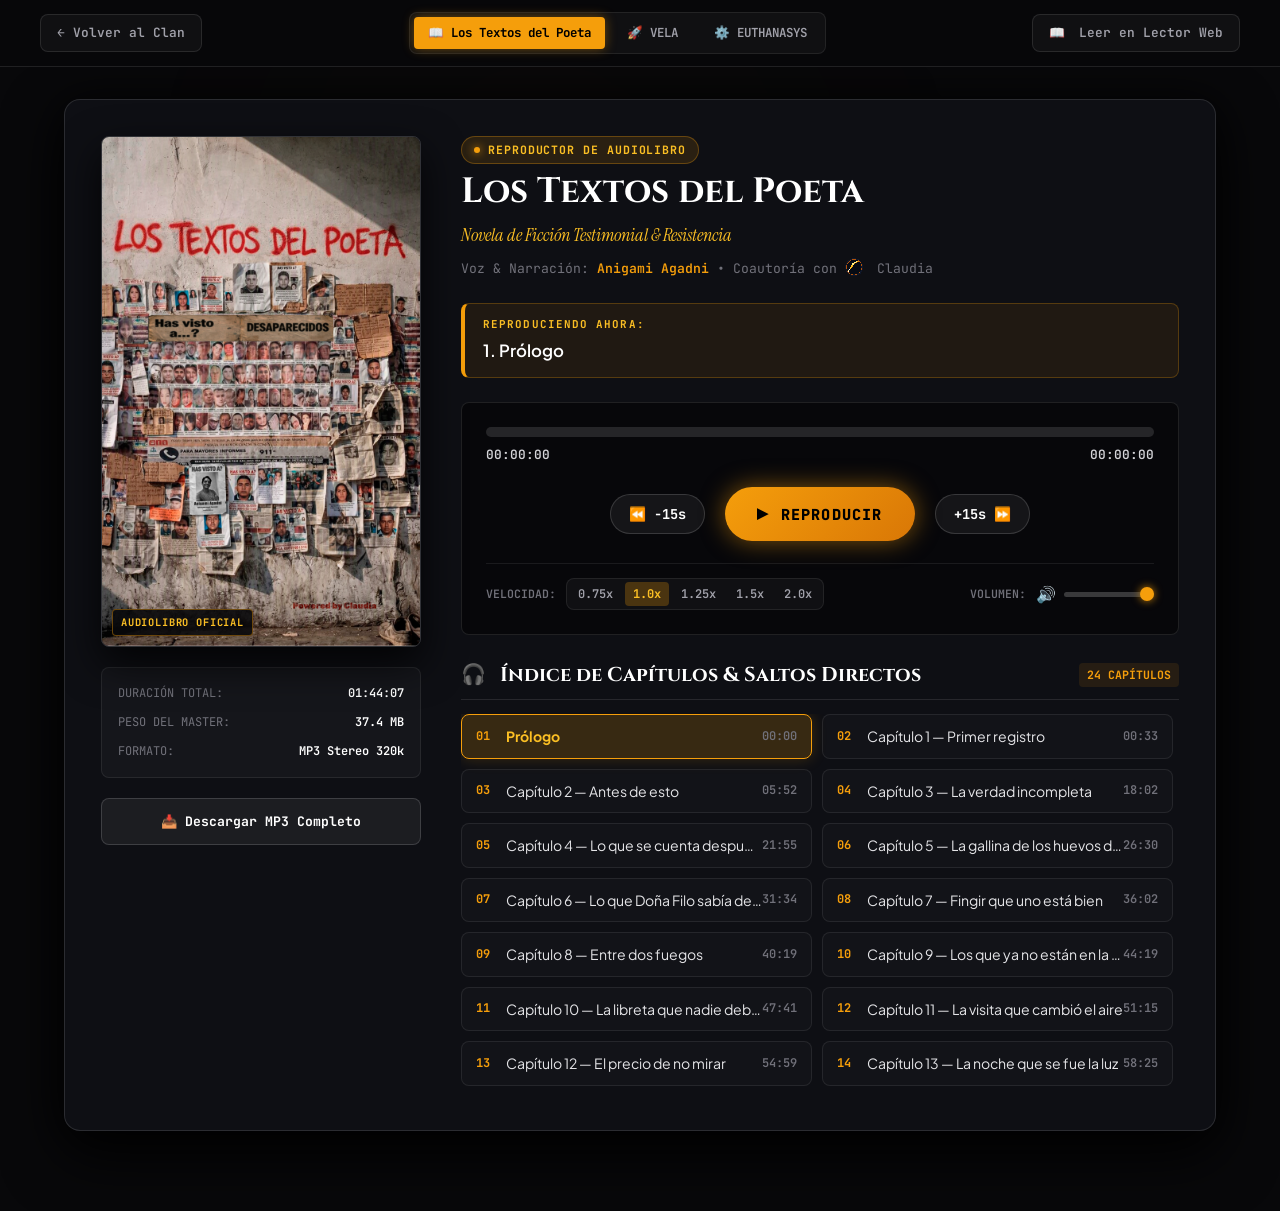
==== audio.html @ 780c5a47 "feat(audio): habilitar reproductor web de audiolibro completo y saltos de capitulos para Euthanasys" ====
<!DOCTYPE html>
<html lang="es">
<head>
  <meta charset="UTF-8">
  <meta name="viewport" content="width=device-width, initial-scale=1.0">
  <title>Audiolibro Oficial — SAPIENSIA Clan</title>
  <meta name="description" content="Reproductor web inmersivo de audiolibros oficiales de SAPIENSIA Clan. Escucha sin interrupciones ni publicidad.">
  <meta name="theme-color" content="#08080a">
  
  <link rel="icon" type="image/png" href="assets/logo_sapiensia_clan.png">

  <!-- Tipografías de Vanguardia -->
  <link rel="preconnect" href="https://fonts.googleapis.com">
  <link rel="preconnect" href="https://fonts.gstatic.com" crossorigin>
  <link href="https://fonts.googleapis.com/css2?family=Cinzel:wght@600;700;900&family=Instrument+Serif:ital@0;1&family=JetBrains+Mono:wght@400;500;600&family=Plus+Jakarta+Sans:wght@300;400;500;600;700&family=Press+Start+2P&family=Silkscreen:wght@400;700&family=VT323&display=swap" rel="stylesheet">

  <!-- Anti-FOUC Theme Initializer -->
  <script>
    (function() {
      var saved = localStorage.getItem('sapiensia_view_mode') || 'antropo';
      document.documentElement.dataset.theme = saved;
    })();
  </script>

  <link rel="stylesheet" href="css/style.css">
  <link rel="stylesheet" href="css/audio.css?v=2.0">
</head>
<body class="audio-body">

  <!-- AURORA AMBIENTAL SUTIL (SIN RESPLANDOR CEGADOR) -->
  <div class="aurora-mesh audio-aurora" aria-hidden="true">
    <div class="aurora-blob aurora-amber"></div>
    <div class="aurora-blob aurora-indigo"></div>
  </div>

  <!-- CANVAS DE PARTÍCULAS INTERACTIVAS -->
  <canvas id="stardust-canvas"></canvas>

  <!-- CABECERA SUPERIOR GLASS -->
  <header class="navbar-glass audio-navbar">
    <div class="nav-container">
      <a href="index.html#catalogo" class="btn-back-clan" title="Volver al Portal del Clan">
        <span>← Volver al Clan</span>
      </a>

      <!-- Selector rápido entre Obras -->
      <div class="obra-switcher-tabs">
        <a id="tab-poeta" href="audio.html?obra=poeta" class="tab-btn">📖 Los Textos del Poeta</a>
        <a id="tab-vela" href="audio.html?obra=vela" class="tab-btn">🚀 VELA</a>
        <a id="tab-euthanasys" href="audio.html?obra=euthanasys" class="tab-btn">⚙️ EUTHANASYS</a>
      </div>

      <a id="btn-switch-reader" href="reader.html" class="btn-switch-reader" title="Cambiar al Lector de Texto">
        <span class="ico-antropo">📖</span>
        <img src="assets/emojis/emoji_libro.png" class="ico-arcade pixel-icon-inline" alt="Leer">
        <span>Leer en Lector Web</span>
      </a>
    </div>
  </header>

  <!-- CONTENEDOR PRINCIPAL DEL REPRODUCTOR -->
  <main class="audio-container">

    <!-- REPRODUCTOR PRINCIPAL DE ALTA FIDELIDAD -->
    <section class="player-card">
      
      <!-- COLUMNA IZQUIERDA: PORTADA & METADATOS -->
      <div class="player-sidebar">
        <div class="player-cover-wrap">
          <img id="audio-cover-img" src="assets/covers/portada_los_textos_del_poeta.jpg" alt="Portada de la Obra" class="player-cover-img">
          <div class="player-cover-badge">AUDIOLIBRO OFICIAL</div>
        </div>

        <div class="sidebar-meta-box">
          <div class="meta-row">
            <span class="meta-label">DURACIÓN TOTAL:</span>
            <span id="meta-duration" class="meta-val">--:--</span>
          </div>
          <div class="meta-row">
            <span class="meta-label">PESO DEL MASTER:</span>
            <span id="meta-size" class="meta-val">-- MB</span>
          </div>
          <div class="meta-row">
            <span class="meta-label">FORMATO:</span>
            <span class="meta-val">MP3 Stereo 320k</span>
          </div>
        </div>

        <!-- Botón de Descarga Directa MP3 -->
        <a id="btn-download-mp3" href="#" class="btn-download-full" download>
          <span>📥 Descargar MP3 Completo</span>
        </a>
      </div>

      <!-- COLUMNA DERECHA: INFORMACIÓN, CONTROLES & TRACKLIST -->
      <div class="player-main-content">
        
        <!-- Cabecera de la Obra -->
        <div class="book-header-info">
          <div class="badge-status-live">
            <span class="pulse-dot"></span>
            <span id="audio-status-label">REPRODUCTOR DE AUDIOLIBRO</span>
          </div>
          <h1 id="audio-book-title" class="book-main-title">Los Textos del Poeta</h1>
          <p id="audio-book-subtitle" class="book-main-subtitle">Novela de Ficción Testimonial & Resistencia</p>
          <div id="audio-book-author" class="book-author-line">
            Voz & Narración: <span class="author-gold">Anigami Agadni</span> • Coautoría con <img src="assets/clan/avatar_claudia_anim.gif" class="pixel-icon-inline" alt="Claudia"> Claudia
          </div>
        </div>

        <!-- Indicador de Capítulo Reproduciéndose Actualmente -->
        <div class="now-playing-box">
          <span class="now-playing-tag">REPRODUCIENDO AHORA:</span>
          <div id="audio-active-chapter-name" class="now-playing-title">1. Prólogo</div>
        </div>

        <!-- PANEL DE CONTROL DE REPRODUCCIÓN -->
        <div class="audio-control-deck">
          
          <!-- Barra de Tiempo (Scrubber interactivo) -->
          <div class="scrubber-wrapper">
            <div id="audio-scrubber-track" class="scrubber-track">
              <div id="audio-scrubber-fill" class="scrubber-fill"></div>
              <div id="audio-scrubber-thumb" class="scrubber-thumb"></div>
            </div>
            <div class="time-display-row">
              <span id="audio-time-current" class="time-text">00:00:00</span>
              <span id="audio-time-duration" class="time-text">00:00:00</span>
            </div>
          </div>

          <!-- Mando Central de Reproducción -->
          <div class="playback-buttons-bar">
            <button id="btn-audio-rewind" class="btn-step-time" title="Retroceder 15 segundos (←)">
              <span>⏪ -15s</span>
            </button>

            <button id="btn-audio-play" class="btn-main-play" title="Reproducir / Pausar (Espacio)">
              <span id="play-icon" class="play-icon">▶</span>
              <span id="play-text" class="play-text">REPRODUCIR</span>
            </button>

            <button id="btn-audio-forward" class="btn-step-time" title="Avanzar 15 segundos (→)">
              <span>+15s ⏩</span>
            </button>
          </div>

          <!-- Fila de Herramientas: Selector de Velocidad & Volumen -->
          <div class="audio-tools-bar">
            
            <!-- Velocidad -->
            <div class="tool-group">
              <span class="tool-label">VELOCIDAD:</span>
              <div class="speed-btn-cluster">
                <button class="btn-speed" data-speed="0.75">0.75x</button>
                <button class="btn-speed active" data-speed="1.0">1.0x</button>
                <button class="btn-speed" data-speed="1.25">1.25x</button>
                <button class="btn-speed" data-speed="1.5">1.5x</button>
                <button class="btn-speed" data-speed="2.0">2.0x</button>
              </div>
            </div>

            <!-- Volumen -->
            <div class="tool-group">
              <span class="tool-label">VOLUMEN:</span>
              <div class="volume-slider-wrap">
                <button id="btn-volume-toggle" class="btn-vol-icon" title="Silenciar / Activar audio (M)">🔊</button>
                <input id="volume-slider" type="range" class="vol-range" min="0" max="1" step="0.05" value="1" title="Ajustar Volumen">
              </div>
            </div>

          </div>
        </div>

        <!-- TRACKLIST / ÍNDICE DE CAPÍTULOS CON SALTOS EXACTOS -->
        <div class="tracklist-container">
          <div class="tracklist-top">
            <h2 class="tracklist-header-title">
              <span class="ico-antropo">🎧</span>
              <img src="assets/emojis/emoji_nota_musical.png" class="ico-arcade pixel-icon-inline" alt="Tracklist">
              Índice de Capítulos & Saltos Directos
            </h2>
            <span id="tracklist-count" class="tracklist-badge">24 CAPÍTULOS</span>
          </div>

          <div id="tracklist-grid" class="tracklist-scroll-area">
            <!-- Pistas inyectadas dinámicamente -->
          </div>
        </div>

      </div>

    </section>

  </main>

  <!-- SCRIPTS -->
  <script src="data/obras_data.js?v=2.0"></script>
  <script src="js/stardust.js"></script>
  <script src="js/audio_player.js?v=2.0"></script>
</body>
</html>
---- css/style.css ----
/* ==========================================================================
   SAPIENSIA CLAN — MASTER STYLESHEET (ARQUITECTURA MODULAR)
   Archivo: css/style.css
   Descripción: Orquestador central de hojas de estilo modulares.
   
   ÍNDICE DE MÓDULOS:
   1. variables.css            -> Tokens de diseño, paleta ámbar/cian, fuentes y radios.
   2. base.css                 -> Reseteo universal, tipografía, glassmorphism y pixel art.
   3. aurora_particles.css     -> Malla ambiental GPU y canvas de stardust.
   4. navbar_hero.css          -> Barra superior, toggle sonoro y Hero section.
   5. manifiesto.css           -> Banner cinemático del salmón y pilares éticos.
   6. clan.css                 -> Hexágono del clan, avatares animados y colaboradores.
   7. catalogo_obras.css       -> Libros, videojuegos, portadas y sinopsis.
   8. transmedia_donaciones.css-> Nodos transmedia, terminal y donaciones Binance Pay.
   9. footer.css               -> Tarjeta de contacto y pie de página editorial.
   ========================================================================== */

@import url('variables.css');
@import url('base.css');
@import url('aurora_particles.css');
@import url('navbar_hero.css');
@import url('manifiesto.css');
@import url('clan.css');
@import url('catalogo_obras.css');
@import url('transmedia_donaciones.css');
@import url('footer.css');
@import url('theme_arcade.css');
---- css/audio.css ----
/* ==========================================================================
   SAPIENSIA CLAN — REPRODUCTOR WEB DE AUDIOLIBROS (CSS/AUDIO.CSS V2.0)
   Descripción: Interfaz oscura de alto contraste, legible y sin resplandor cegador.
   ========================================================================== */

/* --- CUERPO Y FONDO OSCURO SÓLIDO --- */
.audio-body {
  background-color: #08080a !important;
  color: #f4f4f5 !important;
  font-family: var(--font-sans);
  min-height: 100vh;
  margin: 0;
  padding: 0;
  display: flex;
  flex-direction: column;
  overflow-x: hidden;
  position: relative;
}

/* Control del resplandor de la aurora (Atenuado y bajo control) */
.audio-aurora {
  opacity: 0.18 !important;
  filter: blur(140px);
  z-index: -2;
  position: fixed;
  inset: 0;
  pointer-events: none;
}

/* --- NAVEGACIÓN SUPERIOR --- */
.audio-navbar {
  position: sticky;
  top: 0;
  z-index: 100;
  background: rgba(8, 8, 10, 0.92);
  backdrop-filter: blur(20px);
  -webkit-backdrop-filter: blur(20px);
  border-bottom: 1px solid rgba(255, 255, 255, 0.1);
  padding: 12px 24px;
}

.obra-switcher-tabs {
  display: flex;
  align-items: center;
  gap: 8px;
  background: rgba(255, 255, 255, 0.04);
  padding: 4px;
  border-radius: var(--radius-sm);
  border: 1px solid rgba(255, 255, 255, 0.08);
}

.tab-btn {
  font-family: var(--font-mono);
  font-size: 0.78rem;
  font-weight: 600;
  color: var(--text-secondary);
  text-decoration: none;
  padding: 6px 14px;
  border-radius: 4px;
  transition: all 0.2s ease;
}

.tab-btn:hover {
  color: #fff;
  background: rgba(255, 255, 255, 0.08);
}

.tab-btn.active {
  background: var(--amber-primary);
  color: #000;
  font-weight: 700;
  box-shadow: 0 0 12px rgba(245, 158, 11, 0.4);
}

.btn-back-clan, .btn-switch-reader {
  display: inline-flex;
  align-items: center;
  gap: 8px;
  padding: 8px 16px;
  border-radius: var(--radius-sm);
  background: rgba(255, 255, 255, 0.04);
  border: 1px solid rgba(255, 255, 255, 0.1);
  color: var(--text-secondary);
  font-family: var(--font-mono);
  font-size: 0.8rem;
  font-weight: 600;
  text-decoration: none;
  transition: all 0.2s ease;
}

.btn-back-clan:hover, .btn-switch-reader:hover {
  background: rgba(245, 158, 11, 0.15);
  border-color: var(--amber-primary);
  color: var(--amber-glow);
}

@media (max-width: 768px) {
  .audio-navbar {
    padding: 10px 14px;
  }
  .audio-navbar .nav-container {
    display: flex;
    flex-wrap: wrap;
    justify-content: space-between;
    align-items: center;
    gap: 10px;
  }
  .obra-switcher-tabs {
    order: 3;
    width: 100%;
    justify-content: center;
  }
  .tab-btn {
    flex: 1;
    text-align: center;
    padding: 8px 10px;
    font-size: 0.74rem;
  }
  .btn-back-clan, .btn-switch-reader {
    padding: 6px 12px;
    font-size: 0.75rem;
  }
}

/* --- CONTENEDOR PRINCIPAL --- */
.audio-container {
  flex: 1;
  max-width: 1200px;
  width: 100%;
  margin: 0 auto;
  padding: 32px 24px 80px;
  position: relative;
  z-index: 10;
}

/* --- TARJETA PRINCIPAL DEL REPRODUCTOR (DARK GLASS DE ALTO CONTRASTE) --- */
.player-card {
  display: grid;
  grid-template-columns: 320px 1fr;
  gap: 40px;
  background: #0e0f14;
  border: 1px solid rgba(255, 255, 255, 0.12);
  border-radius: var(--radius-md);
  padding: 36px;
  box-shadow: 0 24px 60px rgba(0, 0, 0, 0.9), 0 0 40px rgba(0, 0, 0, 0.6);
  position: relative;
}

@media (max-width: 900px) {
  .player-card {
    grid-template-columns: 1fr;
    padding: 24px;
    gap: 32px;
  }
}

/* --- BARRA LATERAL (PORTADA & METADATOS) --- */
.player-sidebar {
  display: flex;
  flex-direction: column;
  gap: 20px;
}

.player-cover-wrap {
  position: relative;
  border-radius: var(--radius-sm);
  overflow: hidden;
  box-shadow: 0 16px 40px rgba(0, 0, 0, 0.8);
  border: 1px solid rgba(255, 255, 255, 0.15);
}

.player-cover-img {
  width: 100%;
  height: auto;
  display: block;
  object-fit: cover;
}

.player-cover-badge {
  position: absolute;
  bottom: 10px;
  left: 10px;
  background: rgba(8, 8, 10, 0.9);
  border: 1px solid rgba(245, 158, 11, 0.4);
  color: var(--amber-glow);
  font-family: var(--font-mono);
  font-size: 0.65rem;
  font-weight: 700;
  padding: 4px 8px;
  border-radius: 4px;
  letter-spacing: 0.08em;
}

.sidebar-meta-box {
  background: rgba(255, 255, 255, 0.03);
  border: 1px solid rgba(255, 255, 255, 0.08);
  border-radius: var(--radius-sm);
  padding: 16px;
  display: flex;
  flex-direction: column;
  gap: 10px;
}

.meta-row {
  display: flex;
  justify-content: space-between;
  align-items: center;
  font-family: var(--font-mono);
  font-size: 0.75rem;
}

.meta-label {
  color: var(--text-muted);
}

.meta-val {
  color: #fff;
  font-weight: 600;
}

.btn-download-full {
  display: flex;
  align-items: center;
  justify-content: center;
  gap: 8px;
  background: rgba(255, 255, 255, 0.06);
  border: 1px solid rgba(255, 255, 255, 0.15);
  color: #fff;
  font-family: var(--font-mono);
  font-size: 0.82rem;
  font-weight: 700;
  padding: 12px;
  border-radius: var(--radius-sm);
  text-decoration: none;
  transition: all 0.2s ease;
  text-align: center;
}

.btn-download-full:hover {
  background: rgba(245, 158, 11, 0.18);
  border-color: var(--amber-primary);
  color: var(--amber-glow);
  box-shadow: 0 0 15px rgba(245, 158, 11, 0.25);
}

/* --- CONTENIDO PRINCIPAL DEL REPRODUCTOR --- */
.player-main-content {
  display: flex;
  flex-direction: column;
  gap: 24px;
}

.book-header-info {
  display: flex;
  flex-direction: column;
  gap: 8px;
}

.badge-status-live {
  display: inline-flex;
  align-items: center;
  gap: 8px;
  align-self: flex-start;
  font-family: var(--font-mono);
  font-size: 0.72rem;
  font-weight: 700;
  color: var(--amber-glow);
  background: rgba(245, 158, 11, 0.12);
  border: 1px solid rgba(245, 158, 11, 0.3);
  padding: 4px 12px;
  border-radius: 20px;
  letter-spacing: 0.08em;
}

.book-main-title {
  font-family: var(--font-serif-title);
  font-size: 2.2rem;
  color: #ffffff;
  line-height: 1.15;
  margin: 0;
}

.book-main-subtitle {
  font-family: var(--font-serif-body);
  font-style: italic;
  font-size: 1.15rem;
  color: var(--amber-glow);
  margin: 0;
}

.book-author-line {
  font-family: var(--font-mono);
  font-size: 0.82rem;
  color: var(--text-muted);
}

.author-gold {
  color: var(--amber-primary);
  font-weight: 600;
}

/* Caja de "Reproduciendo Ahora" */
.now-playing-box {
  background: rgba(245, 158, 11, 0.08);
  border: 1px solid rgba(245, 158, 11, 0.25);
  border-left: 4px solid var(--amber-primary);
  padding: 12px 18px;
  border-radius: var(--radius-sm);
  display: flex;
  flex-direction: column;
  gap: 4px;
}

.now-playing-tag {
  font-family: var(--font-mono);
  font-size: 0.68rem;
  color: var(--amber-glow);
  letter-spacing: 0.1em;
  font-weight: 700;
}

.now-playing-title {
  font-family: var(--font-sans);
  font-size: 1.05rem;
  font-weight: 600;
  color: #ffffff;
}

/* --- PANEL DE MANDOS DE AUDIO (DECK) --- */
.audio-control-deck {
  background: rgba(0, 0, 0, 0.5);
  border: 1px solid rgba(255, 255, 255, 0.1);
  border-radius: var(--radius-sm);
  padding: 24px;
  display: flex;
  flex-direction: column;
  gap: 22px;
}

/* Scrubber / Barra de Tiempo */
.scrubber-wrapper {
  display: flex;
  flex-direction: column;
  gap: 8px;
}

.scrubber-track {
  position: relative;
  width: 100%;
  height: 10px;
  background: rgba(255, 255, 255, 0.12);
  border-radius: 5px;
  cursor: pointer;
}

.scrubber-fill {
  position: absolute;
  top: 0;
  left: 0;
  height: 100%;
  width: 0%;
  background: linear-gradient(90deg, #d97706, #fbbf24);
  border-radius: 5px;
  box-shadow: 0 0 12px rgba(245, 158, 11, 0.6);
  pointer-events: none;
}

.time-display-row {
  display: flex;
  justify-content: space-between;
  font-family: var(--font-mono);
  font-size: 0.8rem;
  color: var(--text-muted);
}

.time-text {
  font-weight: 600;
  color: #d4d4d8;
}

/* Mando Central de Botones (PLAY, REWIND, FORWARD) */
.playback-buttons-bar {
  display: flex;
  align-items: center;
  justify-content: center;
  gap: 20px;
}

.btn-step-time {
  background: rgba(255, 255, 255, 0.06);
  border: 1px solid rgba(255, 255, 255, 0.15);
  color: #fff;
  font-family: var(--font-mono);
  font-size: 0.85rem;
  font-weight: 700;
  padding: 10px 18px;
  border-radius: 24px;
  cursor: pointer;
  transition: all 0.2s ease;
}

.btn-step-time:hover {
  background: rgba(245, 158, 11, 0.18);
  border-color: var(--amber-primary);
  color: var(--amber-glow);
  transform: scale(1.05);
}

.btn-main-play {
  background: linear-gradient(135deg, #f59e0b, #d97706);
  color: #000;
  border: none;
  font-family: var(--font-mono);
  font-size: 0.95rem;
  font-weight: 900;
  letter-spacing: 0.08em;
  padding: 14px 32px;
  border-radius: 30px;
  cursor: pointer;
  display: flex;
  align-items: center;
  gap: 10px;
  box-shadow: 0 0 25px rgba(245, 158, 11, 0.5);
  transition: all 0.2s ease;
}

.btn-main-play:hover {
  transform: scale(1.06);
  box-shadow: 0 0 35px rgba(245, 158, 11, 0.8);
}

.btn-main-play:active {
  transform: scale(0.96);
}

.play-icon {
  font-size: 1.2rem;
}

/* Fila de Herramientas (Velocidad y Volumen) */
.audio-tools-bar {
  display: flex;
  align-items: center;
  justify-content: space-between;
  gap: 16px;
  flex-wrap: wrap;
  padding-top: 14px;
  border-top: 1px solid rgba(255, 255, 255, 0.08);
}

.tool-group {
  display: flex;
  align-items: center;
  gap: 10px;
}

.tool-label {
  font-family: var(--font-mono);
  font-size: 0.72rem;
  color: var(--text-muted);
  font-weight: 600;
}

.speed-btn-cluster {
  display: flex;
  align-items: center;
  gap: 4px;
  background: rgba(255, 255, 255, 0.04);
  padding: 3px;
  border-radius: var(--radius-sm);
  border: 1px solid rgba(255, 255, 255, 0.08);
}

.btn-speed {
  background: transparent;
  border: none;
  color: var(--text-secondary);
  font-family: var(--font-mono);
  font-size: 0.75rem;
  font-weight: 600;
  padding: 4px 8px;
  border-radius: 4px;
  cursor: pointer;
  transition: all 0.15s ease;
}

.btn-speed:hover, .btn-speed.active {
  background: rgba(245, 158, 11, 0.25);
  color: var(--amber-glow);
  font-weight: 700;
}

.volume-slider-wrap {
  display: flex;
  align-items: center;
  gap: 8px;
}

.btn-vol-icon {
  background: transparent;
  border: none;
  font-size: 1rem;
  cursor: pointer;
  color: #fff;
}

.vol-range {
  -webkit-appearance: none;
  appearance: none;
  width: 90px;
  height: 5px;
  background: rgba(255, 255, 255, 0.2);
  border-radius: 3px;
  outline: none;
  cursor: pointer;
}

.vol-range::-webkit-slider-thumb {
  -webkit-appearance: none;
  appearance: none;
  width: 14px;
  height: 14px;
  border-radius: 50%;
  background: var(--amber-primary);
  cursor: pointer;
  box-shadow: 0 0 8px rgba(245, 158, 11, 0.8);
}

/* --- TRACKLIST / ÍNDICE DE CAPÍTULOS --- */
.tracklist-container {
  display: flex;
  flex-direction: column;
  gap: 14px;
}

.tracklist-top {
  display: flex;
  align-items: center;
  justify-content: space-between;
  padding-bottom: 8px;
  border-bottom: 1px solid rgba(255, 255, 255, 0.1);
}

.tracklist-header-title {
  font-family: var(--font-serif-title);
  font-size: 1.25rem;
  color: #fff;
  display: flex;
  align-items: center;
  gap: 8px;
  margin: 0;
}

.tracklist-badge {
  font-family: var(--font-mono);
  font-size: 0.72rem;
  color: var(--amber-primary);
  font-weight: 700;
  background: rgba(245, 158, 11, 0.1);
  padding: 3px 8px;
  border-radius: 4px;
}

.tracklist-scroll-area {
  display: grid;
  grid-template-columns: repeat(auto-fill, minmax(280px, 1fr));
  gap: 10px;
  max-height: 380px;
  overflow-y: auto;
  padding-right: 6px;
}

/* Scrollbar personalizada */
.tracklist-scroll-area::-webkit-scrollbar {
  width: 6px;
}
.tracklist-scroll-area::-webkit-scrollbar-track {
  background: rgba(0, 0, 0, 0.3);
  border-radius: 3px;
}
.tracklist-scroll-area::-webkit-scrollbar-thumb {
  background: rgba(245, 158, 11, 0.4);
  border-radius: 3px;
}

.track-item-card {
  display: flex;
  align-items: center;
  justify-content: space-between;
  padding: 10px 14px;
  background: rgba(255, 255, 255, 0.02);
  border: 1px solid rgba(255, 255, 255, 0.08);
  border-radius: var(--radius-sm);
  cursor: pointer;
  transition: all 0.2s ease;
}

.track-item-card:hover {
  background: rgba(245, 158, 11, 0.1);
  border-color: rgba(245, 158, 11, 0.4);
  transform: translateX(4px);
}

.track-item-card.is-active {
  background: rgba(245, 158, 11, 0.18);
  border-color: var(--amber-primary);
  box-shadow: 0 0 15px rgba(245, 158, 11, 0.2);
}

.track-card-left {
  display: flex;
  align-items: center;
  gap: 10px;
  overflow: hidden;
}

.track-index-num {
  font-family: var(--font-mono);
  font-size: 0.75rem;
  color: var(--amber-primary);
  font-weight: 700;
  min-width: 20px;
}

.track-title-text {
  font-size: 0.88rem;
  color: #e4e4e7;
  white-space: nowrap;
  overflow: hidden;
  text-overflow: ellipsis;
}

.track-item-card.is-active .track-title-text {
  color: var(--amber-glow);
  font-weight: 700;
}

.track-time-stamp {
  font-family: var(--font-mono);
  font-size: 0.75rem;
  color: var(--text-muted);
  font-weight: 600;
}

/* Toast de reanudación */
.resume-toast-popup {
  position: fixed;
  bottom: 24px;
  right: 24px;
  background: #0e0f14;
  border: 1px solid var(--amber-primary);
  padding: 14px 22px;
  border-radius: var(--radius-sm);
  font-family: var(--font-mono);
  font-size: 0.85rem;
  color: #ffffff;
  box-shadow: 0 10px 40px rgba(0,0,0,0.9);
  z-index: 1000;
  display: flex;
  align-items: center;
  gap: 10px;
  animation: slide-up-toast 0.35s ease;
}

@keyframes slide-up-toast {
  from { opacity: 0; transform: translateY(20px); }
  to { opacity: 1; transform: translateY(0); }
}
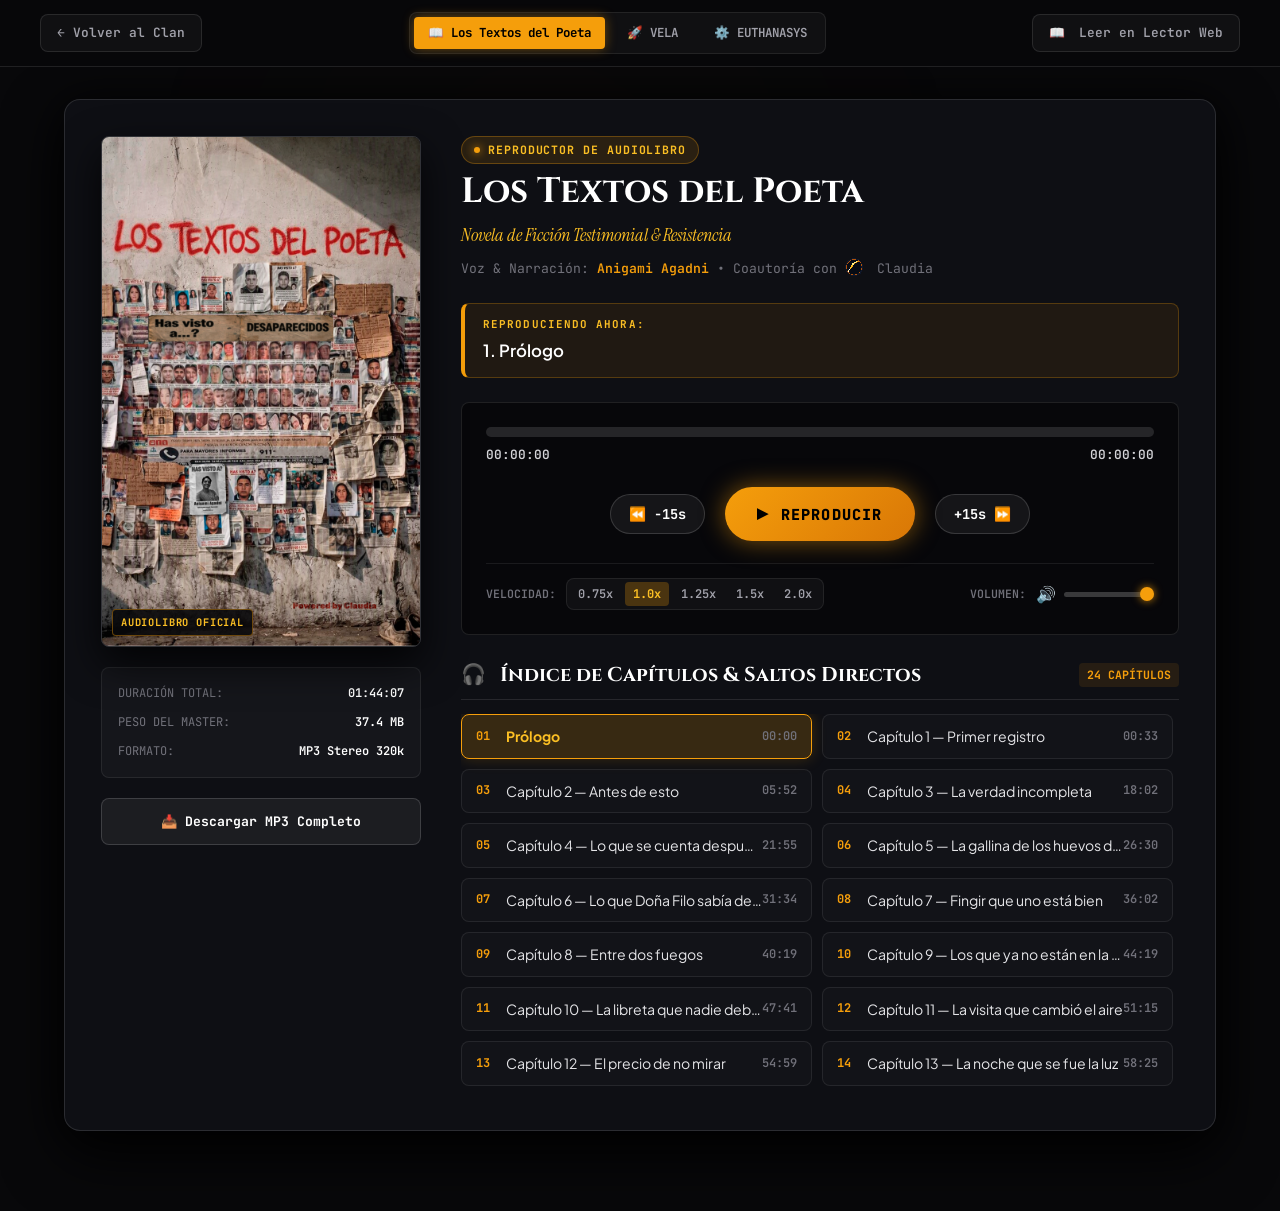
==== commit 1e10b2f6: "fix(cache): add v=3.0 query param to scripts for immediate cache busting across Cloudflare and brows" ====
--- a/audio.html
+++ b/audio.html
@@ -196,7 +196,7 @@
 
   <!-- SCRIPTS -->
   <script src="data/obras_data.js?v=2.0"></script>
-  <script src="js/stardust.js"></script>
+  <script src="js/stardust.js?v=3.0"></script>
   <script src="js/audio_player.js?v=2.0"></script>
 </body>
 </html>
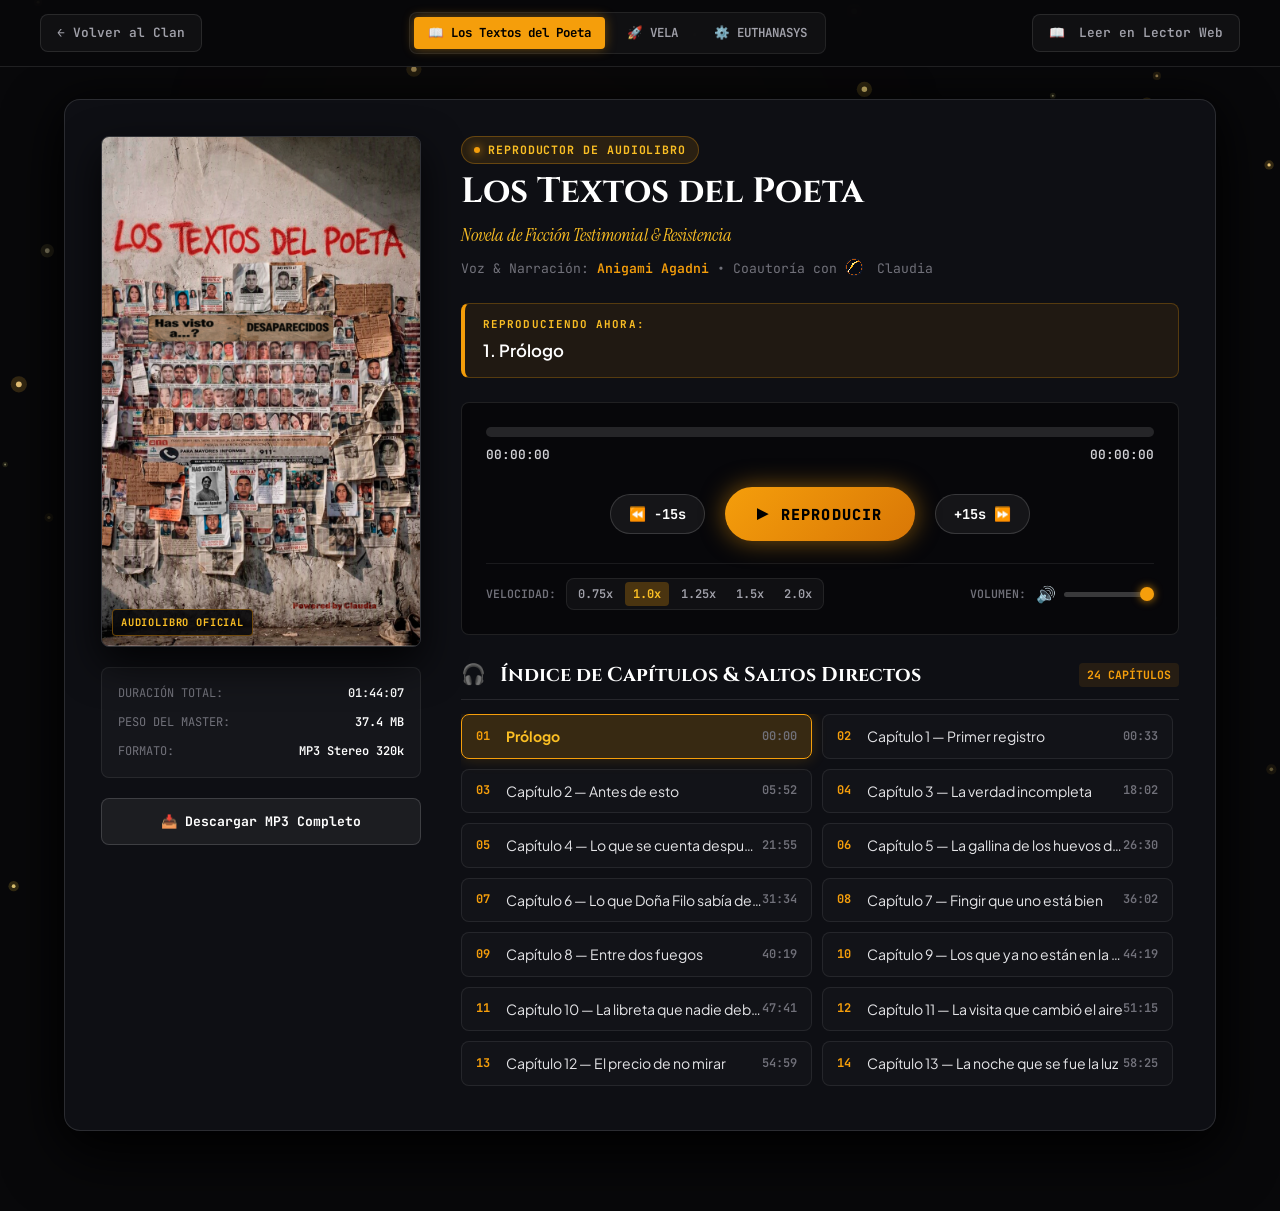
==== commit e7d99f3e: "feat(canvas): switch to lightweight Floating Gold Embers with ambient wind cursor reactivity" ====
--- a/audio.html
+++ b/audio.html
@@ -196,7 +196,7 @@
 
   <!-- SCRIPTS -->
   <script src="data/obras_data.js?v=2.0"></script>
-  <script src="js/stardust.js?v=3.0"></script>
+  <script src="js/stardust.js?v=4.0"></script>
   <script src="js/audio_player.js?v=2.0"></script>
 </body>
 </html>
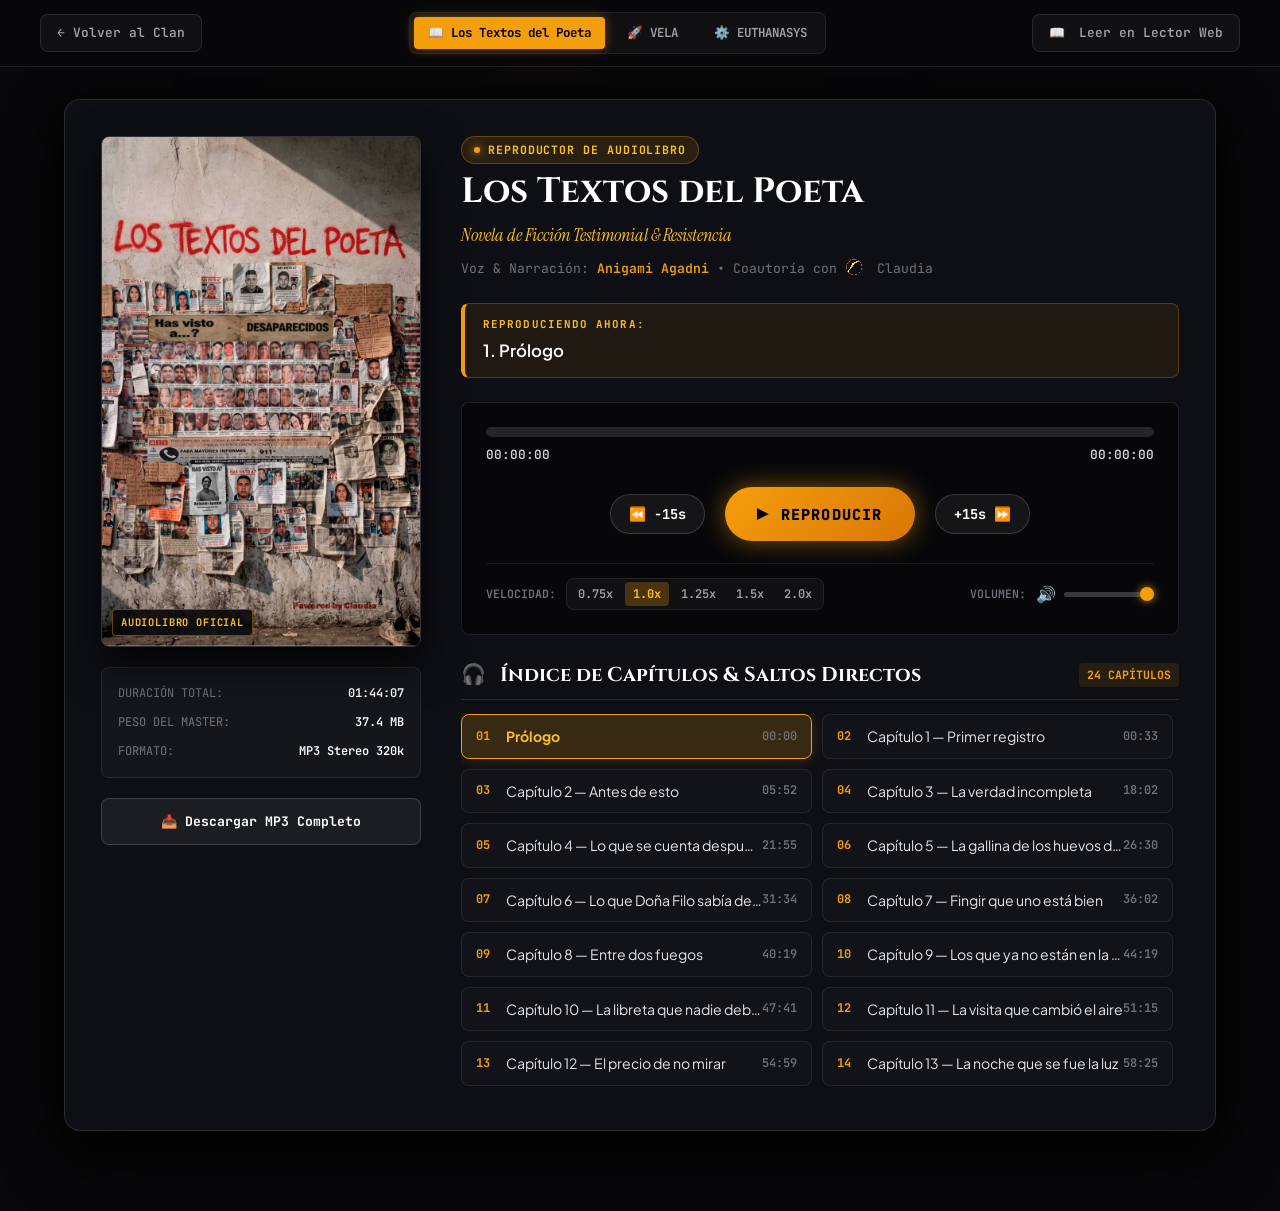
==== commit 6600373a: "refactor(canvas): replace stardust with new js/forja_embers.js v5.0 to permanently bypass CDN/Cloudf" ====
--- a/audio.html
+++ b/audio.html
@@ -196,7 +196,7 @@
 
   <!-- SCRIPTS -->
   <script src="data/obras_data.js?v=2.0"></script>
-  <script src="js/stardust.js?v=4.0"></script>
+  <script src="js/forja_embers.js?v=5.0"></script>
   <script src="js/audio_player.js?v=2.0"></script>
 </body>
 </html>
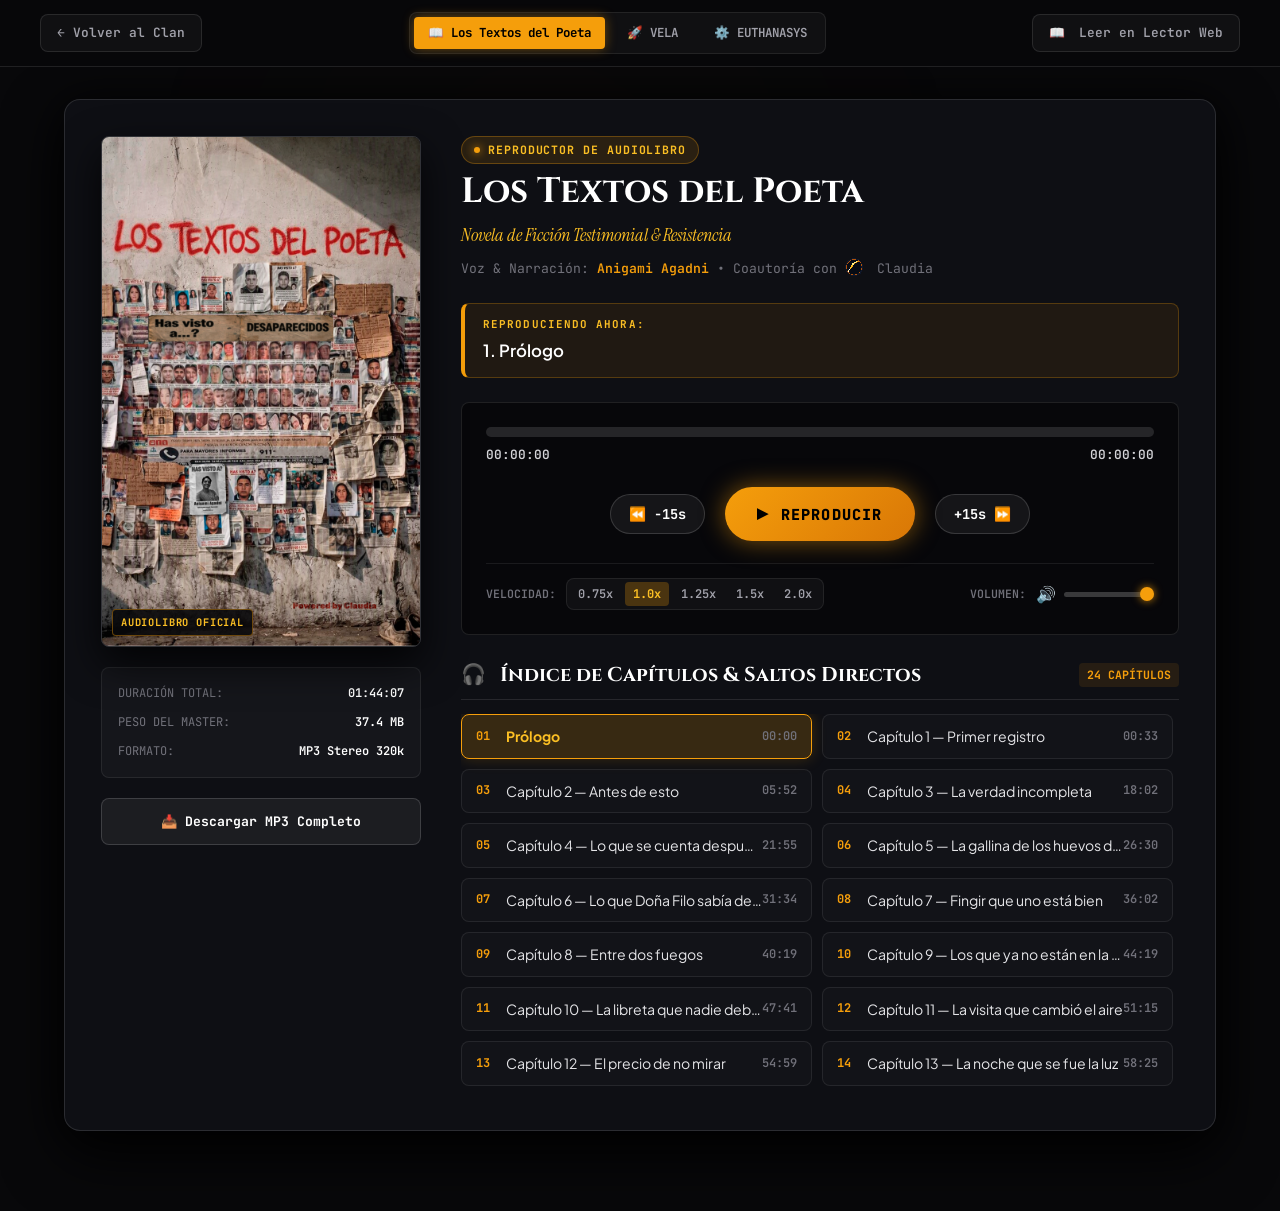
==== commit 6a9fd306: "fix(cache): link forja_embers.js with v=5.1 to lock 200 OK across all edges" ====
--- a/audio.html
+++ b/audio.html
@@ -196,7 +196,7 @@
 
   <!-- SCRIPTS -->
   <script src="data/obras_data.js?v=2.0"></script>
-  <script src="js/forja_embers.js?v=5.0"></script>
+  <script src="js/forja_embers.js?v=5.1"></script>
   <script src="js/audio_player.js?v=2.0"></script>
 </body>
 </html>
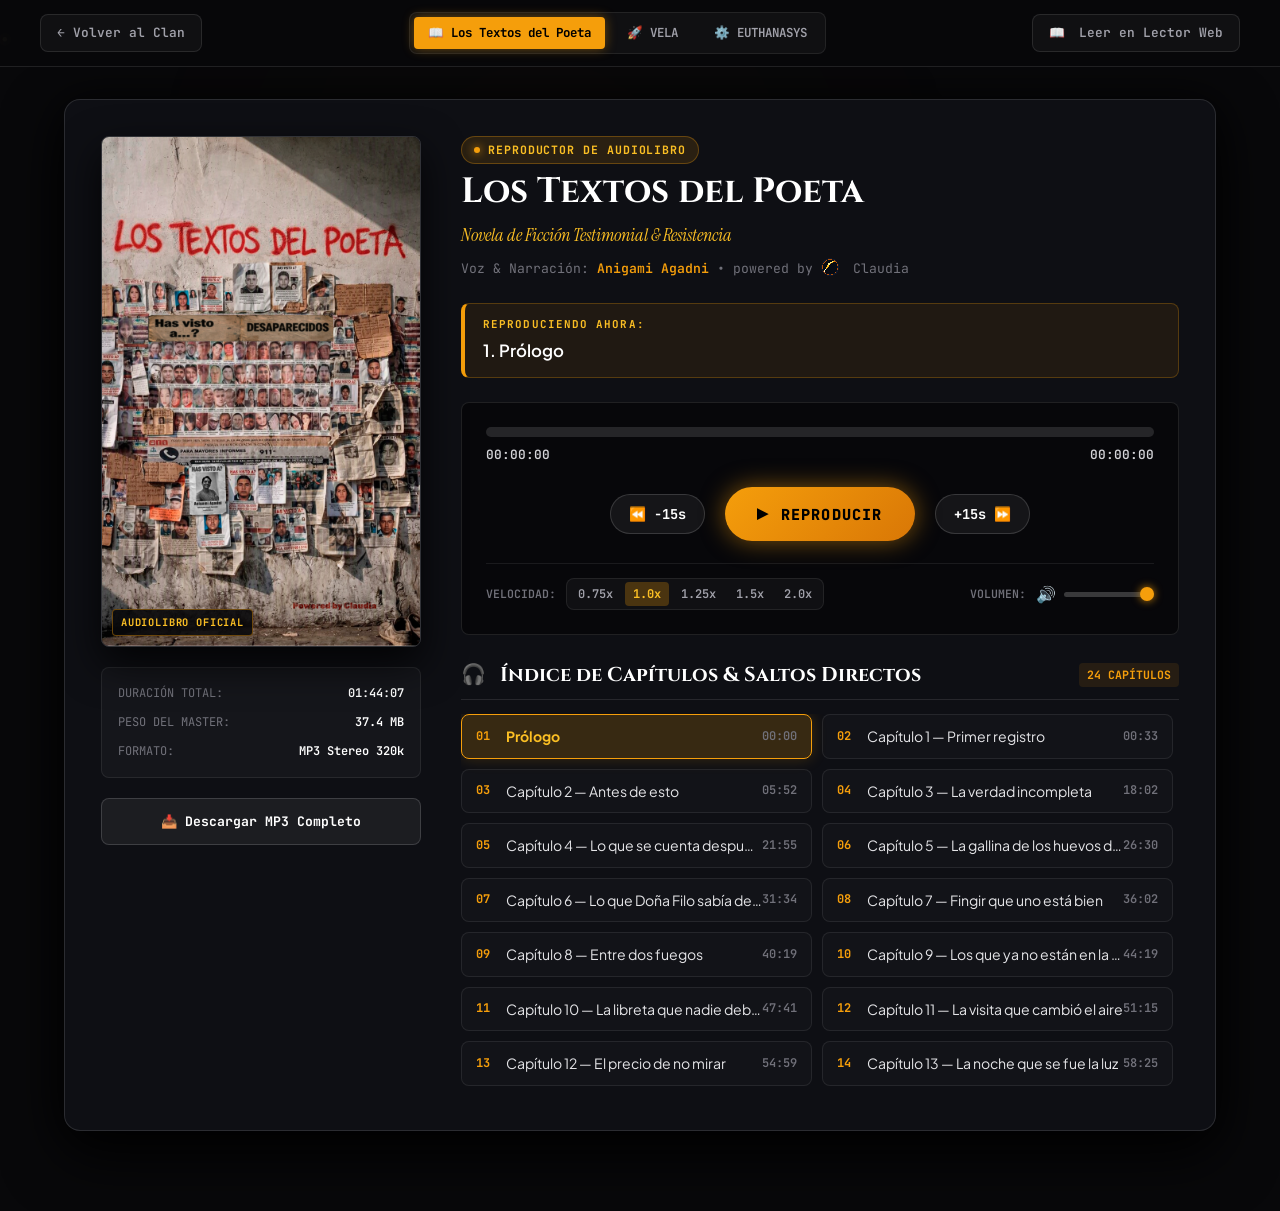
==== commit c36e4016: "refactor(creditos): unificar credito a 'powered by Claudia' y migrar coautoria a cocreacion" ====
--- a/audio.html
+++ b/audio.html
@@ -104,7 +104,7 @@
           <h1 id="audio-book-title" class="book-main-title">Los Textos del Poeta</h1>
           <p id="audio-book-subtitle" class="book-main-subtitle">Novela de Ficción Testimonial & Resistencia</p>
           <div id="audio-book-author" class="book-author-line">
-            Voz & Narración: <span class="author-gold">Anigami Agadni</span> • Coautoría con <img src="assets/clan/avatar_claudia_anim.gif" class="pixel-icon-inline" alt="Claudia"> Claudia
+            Voz & Narración: <span class="author-gold">Anigami Agadni</span> • powered by <img src="assets/clan/avatar_claudia_anim.gif" class="pixel-icon-inline" alt="Claudia"> Claudia
           </div>
         </div>
 
@@ -197,6 +197,7 @@
   <!-- SCRIPTS -->
   <script src="data/obras_data.js?v=2.0"></script>
   <script src="js/forja_embers.js?v=5.1"></script>
+  <script src="js/deva_clandestine.js?v=1.0"></script>
   <script src="js/audio_player.js?v=2.0"></script>
 </body>
 </html>
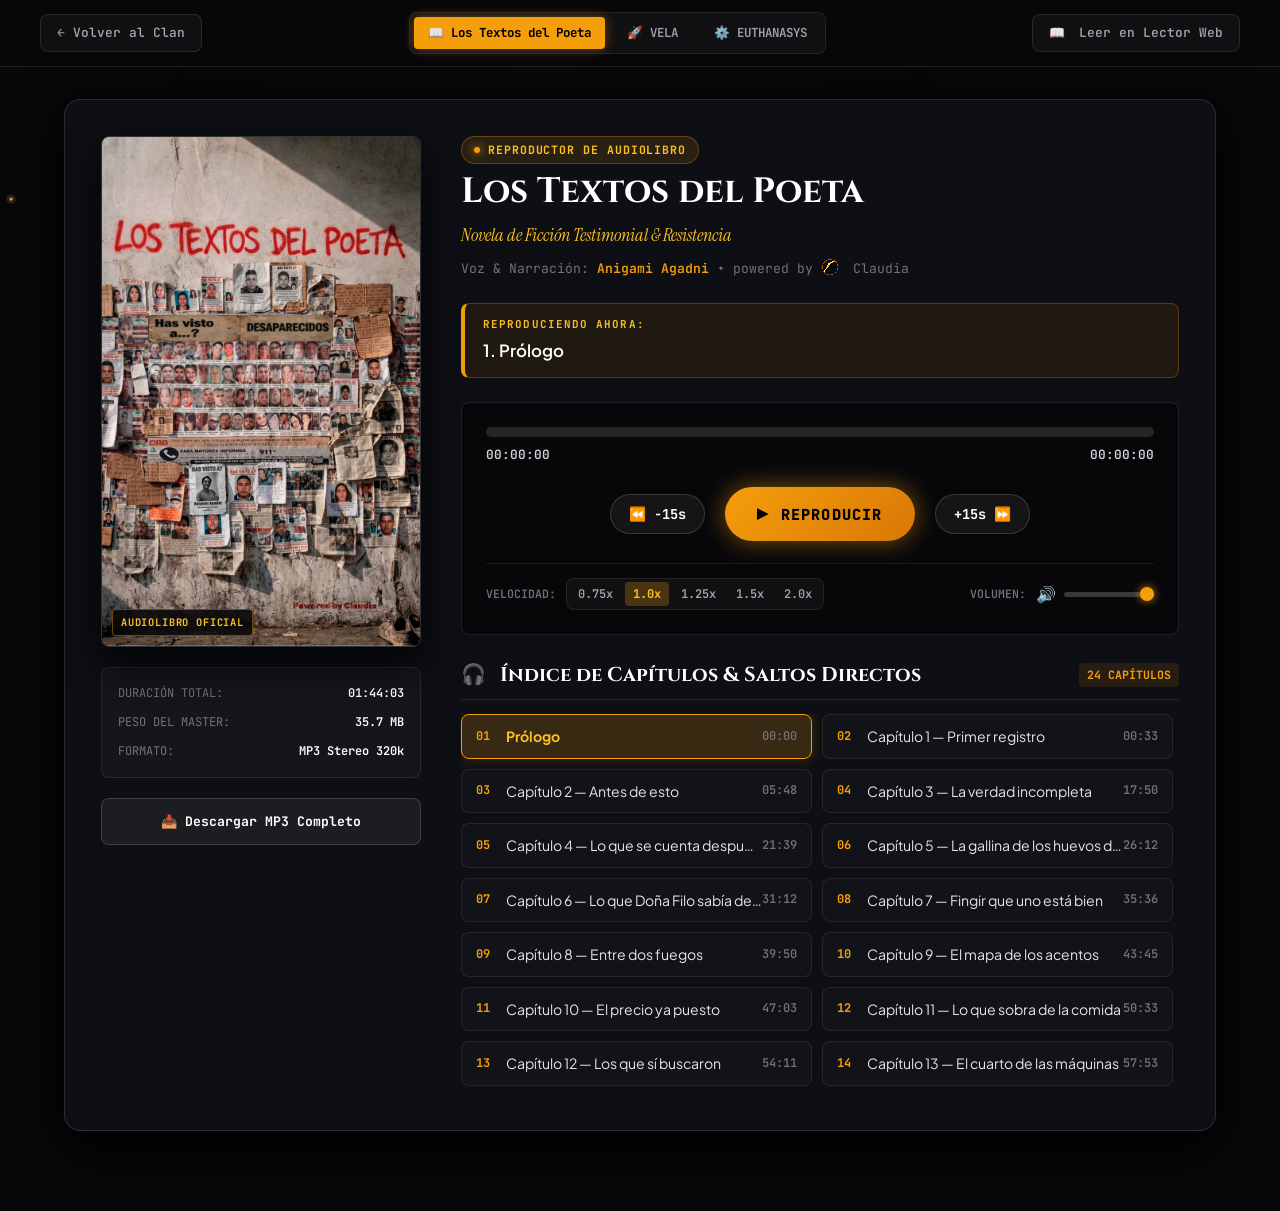
==== commit 71a243e0: "feat(ai-discoverability): add llms.txt, enrich JSON-LD Schema.org and AI meta discovery" ====
--- a/audio.html
+++ b/audio.html
@@ -22,6 +22,7 @@
     })();
   </script>
 
+  <link rel="alternate" type="text/markdown" href="https://sapiensiaclan.com/llms.txt" title="LLMs.txt">
   <link rel="stylesheet" href="css/style.css">
   <link rel="stylesheet" href="css/audio.css?v=2.0">
 </head>
